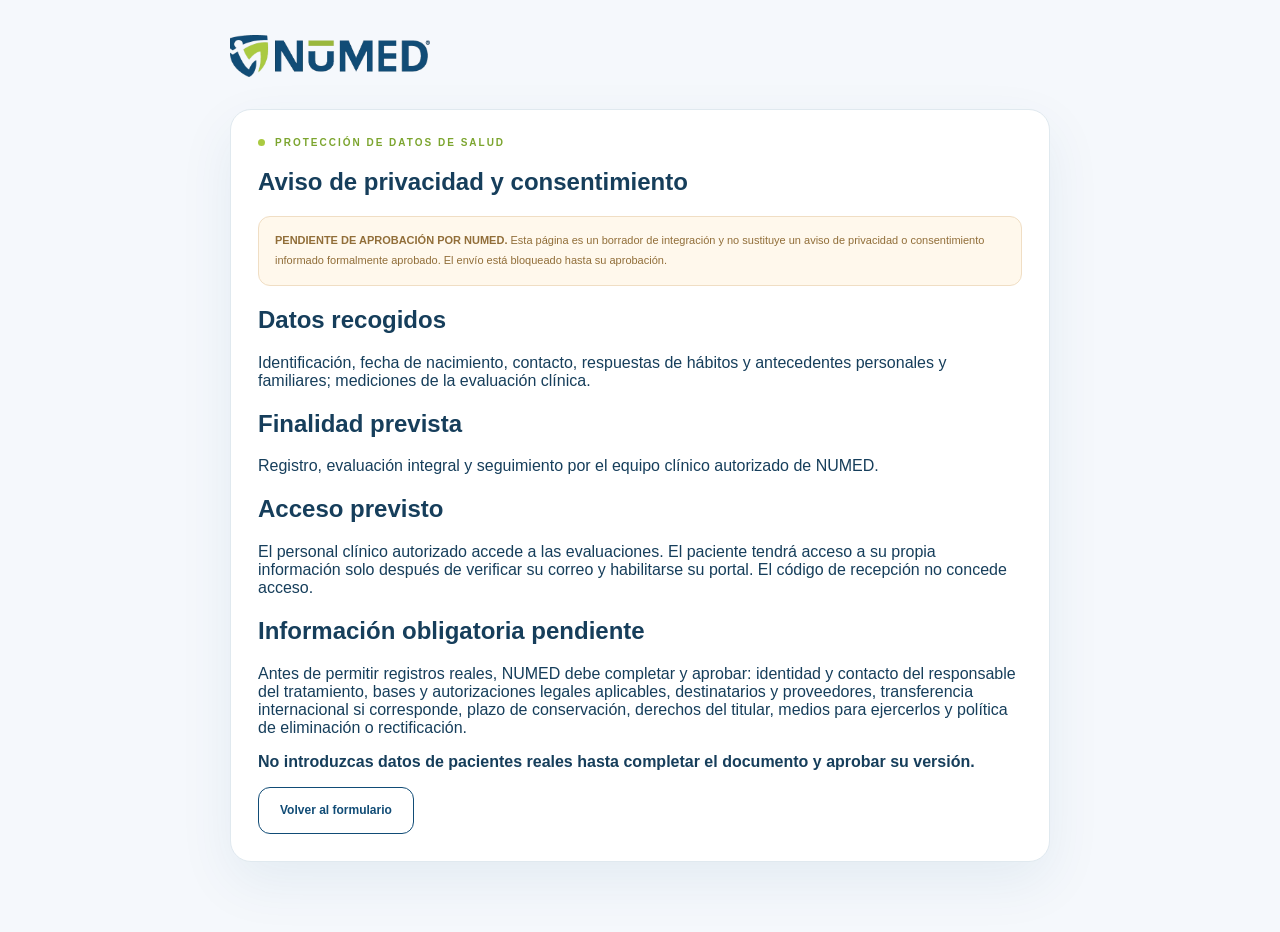
==== privacidad.html @ 7cea71d4 "NUMED Edad Biologica V7" ====
<!doctype html><html lang="es"><head><meta charset="utf-8"><meta name="viewport" content="width=device-width,initial-scale=1"><title>NUMED · Privacidad y consentimiento</title><link href="styles.css" rel="stylesheet"></head><body style="background:#f5f8fc"><main class="shell" style="max-width:820px;padding:35px 0 70px"><img src="assets/logo-numed.png" style="width:200px" alt="NUMED"><article class="card" style="margin-top:28px"><div class="eyebrow">Protección de datos de salud</div><h1>Aviso de privacidad y consentimiento</h1><div class="notice warn"><b>PENDIENTE DE APROBACIÓN POR NUMED.</b> Esta página es un borrador de integración y no sustituye un aviso de privacidad o consentimiento informado formalmente aprobado. El envío está bloqueado hasta su aprobación.</div><h2>Datos recogidos</h2><p>Identificación, fecha de nacimiento, contacto, respuestas de hábitos y antecedentes personales y familiares; mediciones de la evaluación clínica.</p><h2>Finalidad prevista</h2><p>Registro, evaluación integral y seguimiento por el equipo clínico autorizado de NUMED.</p><h2>Acceso previsto</h2><p>El personal clínico autorizado accede a las evaluaciones. El paciente tendrá acceso a su propia información solo después de verificar su correo y habilitarse su portal. El código de recepción no concede acceso.</p><h2>Información obligatoria pendiente</h2><p>Antes de permitir registros reales, NUMED debe completar y aprobar: identidad y contacto del responsable del tratamiento, bases y autorizaciones legales aplicables, destinatarios y proveedores, transferencia internacional si corresponde, plazo de conservación, derechos del titular, medios para ejercerlos y política de eliminación o rectificación.</p><p><strong>No introduzcas datos de pacientes reales hasta completar el documento y aprobar su versión.</strong></p><a href="index.html#/registro" class="btn alt">Volver al formulario</a></article></main></body></html>
---- styles.css ----
:root{--blue:#114C76;--deep:#0A3555;--lime:#AACA41;--leaf:#7CA52F;--ink:#163E5B;--secondary:#668096;--line:#DCE7EF;--paper:#fff;--ice:#F5F8FC;--soft:#EDF5F9;--shadow:0 20px 55px rgba(17,76,118,.075);font-family:Montserrat,Arial,sans-serif;color:var(--ink);background:#fff}*{box-sizing:border-box}html{scroll-behavior:smooth}body{margin:0}a{text-decoration:none;color:inherit}button,input,select,textarea{font:inherit}button{cursor:pointer}button:disabled{opacity:.48;cursor:not-allowed}img{max-width:100%}.shell{width:min(1200px,calc(100% - 50px));margin:auto}.skip{position:absolute;left:-5000px}.skip:focus{left:12px;top:12px;z-index:999;background:white;padding:12px}.site-header{height:88px;background:#fff;border-bottom:1px solid #ECF0F4;position:sticky;top:0;z-index:100}.nav-shell{height:100%;display:flex;align-items:center;justify-content:space-between;gap:26px}.logo-link{display:flex;align-items:center;gap:17px;min-width:0}.logo-link img{width:182px;max-height:64px;object-fit:contain}.logo-caption{font-size:10px;letter-spacing:1.5px;font-weight:900;color:var(--blue);border-left:1px solid #D7E3EC;padding-left:17px;white-space:nowrap}.main-nav{display:flex;gap:28px;align-items:center}.main-nav a{font-weight:700;color:#688196;font-size:12px;white-space:nowrap}.main-nav a.active,.main-nav a:hover{color:var(--blue)}.nav-staff{padding:11px 16px;border:1px solid var(--blue);color:var(--blue);font-weight:800;font-size:11px;border-radius:12px;white-space:nowrap}.nav-staff:hover{background:var(--blue);color:white}.mode-banner{text-align:center;padding:9px 16px;font-size:11px;font-weight:700;background:#FFF5E5;color:#946733;line-height:1.6}.mode-banner.online{background:#EEF7F1;color:#367157}.btn{display:inline-flex;align-items:center;justify-content:center;gap:9px;padding:13px 21px;min-height:47px;background:var(--blue);color:#fff;border:1px solid var(--blue);border-radius:12px;font-size:12px;font-weight:800;line-height:1.35;transition:transform .18s,box-shadow .18s}.btn:hover{transform:translateY(-2px);box-shadow:0 10px 22px rgba(17,76,118,.15)}.btn.alt{background:#fff;color:var(--blue)}.btn.lime{background:var(--lime);color:#254A20;border-color:var(--lime)}.btn.light{background:#EAF3F7;color:var(--blue);border-color:#D9E7EE}.btn.tiny{padding:8px 12px;min-height:35px;font-size:10px}.btn:focus-visible,a:focus-visible,input:focus-visible,button:focus-visible{outline:3px solid var(--lime);outline-offset:2px}.eyebrow{text-transform:uppercase;letter-spacing:2px;font-size:10px;font-weight:900;color:var(--leaf);display:flex;align-items:center;gap:10px}.eyebrow:before{content:'';height:7px;width:7px;background:var(--lime);border-radius:50%}.hero{display:grid;grid-template-columns:1.05fr .95fr;gap:62px;align-items:center;min-height:620px;padding:78px 0 87px}.hero h1{font-weight:900;font-size:clamp(34px,4.1vw,60px);line-height:1.12;letter-spacing:-2.7px;margin:20px 0;color:var(--deep)}.hero h1 em{font-style:normal;color:var(--leaf)}.hero p{font-size:14px;line-height:1.85;color:var(--secondary);max-width:550px}.button-group{display:flex;gap:13px;flex-wrap:wrap;margin-top:29px}.hint{font-size:11px;line-height:1.85;color:#7E95A7}.hero-side{position:relative;min-height:430px;border-radius:35px;border:1px solid #DBE9F0;background:linear-gradient(145deg,#F8FBFD,#ECF6FA 60%,#E5F0F6);display:grid;place-items:center;overflow:hidden}.hero-side:before{content:'';position:absolute;width:350px;height:350px;border:1px dashed #B1CAD9;border-radius:50%;animation:spin 50s linear infinite}.hero-orbit{display:grid;place-items:center;width:232px;height:232px;border-radius:69px;transform:rotate(-6deg);background:#fff;box-shadow:0 30px 80px #114C7621}.hero-orbit img{width:145px;height:160px;object-fit:contain}.float-note{position:absolute;background:#fff;border:1px solid #E0EAF0;box-shadow:0 14px 36px #114C7615;border-radius:16px;padding:17px;font-size:11px;font-weight:700;line-height:1.6;color:var(--secondary)}.float-note b{display:block;color:var(--blue);font-size:16px;margin-top:3px}.float-note.left{left:13px;top:78px}.float-note.right{right:17px;bottom:74px}.section{padding:63px 0 85px}.section.ice{background:var(--ice)}.section h1,.section h2{margin:7px 0 15px;color:var(--deep);line-height:1.2;letter-spacing:-1px}.section h1{font-size:clamp(27px,3.3vw,41px)}.section h2{font-size:clamp(24px,2.8vw,35px)}.intro{font-size:13px;color:var(--secondary);line-height:1.85;max-width:730px}.section-top{margin-bottom:29px}.cards{display:grid;grid-template-columns:repeat(4,1fr);gap:13px;margin-top:30px}.card{background:#fff;border:1px solid #E0E9EF;border-radius:21px;box-shadow:var(--shadow);padding:27px}.mini-card{min-height:180px}.mini-card .number{font-size:11px;font-weight:900;color:var(--leaf);letter-spacing:1px}.mini-card h3{font-size:15px;color:var(--blue);margin:17px 0 9px}.mini-card p{font-size:11px;color:var(--secondary);line-height:1.85;margin:0}.two-col{display:grid;grid-template-columns:minmax(0,1.4fr) minmax(260px,.77fr);gap:23px;align-items:start}.stack{display:grid;gap:18px}.form-grid{display:grid;grid-template-columns:repeat(2,minmax(0,1fr));gap:17px}.field{display:grid;gap:8px}.field.full{grid-column:1/-1}.field label{font-size:11px;font-weight:800;color:#466B84}.field input,.field select,.field textarea,.search{padding:12px 14px;min-height:47px;background:#FBFDFE;border-radius:11px;border:1px solid #D5E4EC;color:var(--deep);width:100%;outline:none;font-size:12px}.field textarea{min-height:80px}.field input:focus,.field select:focus,.field textarea:focus{border-color:#95BBCD;box-shadow:0 0 0 4px #114C760F}.field small{font-size:10px;color:#72899C;line-height:1.65}.agree{display:flex;gap:12px;align-items:flex-start;font-size:11px;line-height:1.8;color:#698298}.agree input{margin-top:4px;accent-color:var(--blue)}.box-soft{background:#F0F7FA;border:1px solid #DCEAF2;border-radius:19px;padding:25px}.box-soft p,.box-soft li{font-size:11px;line-height:1.95;color:#668297}.box-soft h3{font-size:18px;color:var(--blue)}.notice{border:1px solid #DDE9F1;background:#F0F7FB;color:#5C7B91;font-size:11px;line-height:1.8;border-radius:12px;padding:14px 16px}.notice.warn{border-color:#F0DEC4;background:#FFF8EC;color:#916E39}.flow{display:flex;gap:8px;margin-bottom:24px;flex-wrap:wrap}.flow span{padding:8px 11px;border:1px solid #DCE7EE;border-radius:20px;font-size:10px;font-weight:800;color:#7B94A3;background:#fff}.flow .active{background:var(--blue);border-color:var(--blue);color:white}.flow .done{background:#EFF7DE;border-color:#DDEBC9;color:#658D2D}.actions{display:flex;gap:11px;flex-wrap:wrap;align-items:center;margin-top:22px}.quiz-shell{max-width:855px;margin:auto}.progress-bar{height:8px;background:#E9F0F4;border-radius:10px;overflow:hidden;margin:14px 0 11px}.progress-bar div{height:100%;background:linear-gradient(90deg,var(--blue),var(--lime));transition:width .2s}.q-index{font-size:11px;font-weight:800;color:#7E9AAC;letter-spacing:1.2px;text-transform:uppercase}.q-title{font-size:clamp(19px,2.5vw,26px);font-weight:800;color:var(--blue);line-height:1.45;margin:14px 0 23px}.answers{display:grid;grid-template-columns:repeat(2,minmax(0,1fr));gap:12px}.answer{display:flex;gap:13px;align-items:center;padding:16px;border:1px solid #D8E6EF;background:#fff;border-radius:13px;min-height:68px;font-size:12px;color:#55758C;line-height:1.55;cursor:pointer}.answer:hover{border-color:#9DBDD1}.answer:has(input:checked){border-color:var(--lime);background:#F4F9EA;color:var(--blue);font-weight:700}.answer input{accent-color:var(--blue);flex-shrink:0;width:17px;height:17px}.other-box{margin-top:20px}.other-box.hidden{display:none}.question-note{color:#7790A2;font-size:11px;line-height:1.7;margin:0 0 19px}.counter{font-size:12px;font-weight:800;color:#7292A6}.status{display:inline-block;font-size:10px;font-weight:800;padding:7px 11px;border-radius:100px;background:#EAF3F8;color:#4D7898;white-space:nowrap}.status.good{color:#587B27;background:#EEF6DD}.status.wait{background:#FFF4E4;color:#A17232}.stats{display:grid;grid-template-columns:repeat(4,minmax(0,1fr));gap:13px;margin:22px 0}.stat{border:1px solid #E1E9EF;border-radius:17px;background:#fff;padding:21px}.stat strong{display:block;font-size:27px;color:var(--blue);letter-spacing:-.8px}.stat span{font-size:10px;color:#7992A2;font-weight:700}.toolbar{display:flex;justify-content:space-between;align-items:center;gap:15px;flex-wrap:wrap;margin:22px 0}.table-wrap{overflow:auto;border-radius:16px;border:1px solid #DFE9F0;background:white}table{border-collapse:collapse;width:100%;min-width:680px;text-align:left}th{background:#F3F8FA;color:#6F8FA3;font-size:10px;text-transform:uppercase;letter-spacing:.7px;padding:15px}td{padding:15px;color:#55748C;font-size:11px;border-top:1px solid #E8EFF4}td b{color:var(--blue);font-size:12px}.empty{padding:45px 15px;text-align:center;color:#829BAC;font-size:12px;line-height:1.75}.patient-heading{display:flex;justify-content:space-between;gap:20px;flex-wrap:wrap;align-items:center}.metric-row{display:grid;grid-template-columns:repeat(4,minmax(0,1fr));gap:14px}.metric-tile{background:#F6FAFC;border:1px solid #DBE8EF;padding:19px;border-radius:16px}.metric-tile b{display:block;color:var(--blue);font-size:22px}.metric-tile span{font-size:10px;color:#7591A3}.qr-frame{width:min(290px,100%);min-height:290px;display:grid;place-items:center;background:white;border:12px solid white;box-shadow:0 10px 35px rgba(17,76,118,.1);margin:auto;border-radius:18px}.qr-frame img{width:250px;height:250px}.qr-caption{text-align:center;margin:20px 0;color:#708A9D;font-size:11px;line-height:1.8}.photo-stage{max-width:790px;margin:auto;min-height:360px;display:grid;place-items:center;background:#E9F2F7;border-radius:18px;overflow:hidden}.photo-stage video,.photo-stage img{max-width:100%;width:100%;max-height:580px;object-fit:cover}.success{text-align:center;max-width:700px;margin:auto}.success-icon{margin:auto;display:grid;place-items:center;background:#ECF7E2;width:76px;height:76px;border-radius:50%;color:#67992F;font-size:32px;font-weight:900}.code{font-size:clamp(27px,3vw,37px);letter-spacing:2px;color:var(--blue);font-weight:900;display:inline-block;background:#EDF5F9;padding:18px 24px;border-radius:16px;margin:20px}.site-footer{border-top:1px solid #E6EDF3;padding:25px 0}.footer-inner{display:flex;align-items:center;justify-content:space-between;gap:28px;font-size:10px;color:#8399A9}.footer-inner img{width:102px}.toast{opacity:0;visibility:hidden;pointer-events:none;z-index:500;position:fixed;left:50%;bottom:25px;transform:translate(-50%,160px);background:var(--deep);color:white;border-radius:12px;box-shadow:0 12px 32px #0A355548;padding:15px 22px;font-size:12px;font-weight:700;max-width:calc(100vw - 30px);transition:transform .2s}.toast.show{opacity:1;visibility:visible;transform:translate(-50%,0)}.hidden{display:none!important}body:has(.medical-screen) .site-footer{background:#F8FBFC}.banner-tip{border-left:4px solid var(--lime);padding:14px 18px;background:#F6FAF0;border-radius:0 12px 12px 0;font-size:11px;color:#648039;line-height:1.8}label[for]{cursor:pointer}@keyframes spin{to{transform:rotate(360deg)}}@media(max-width:980px){.main-nav{gap:13px}.logo-link img{width:145px}.logo-caption{display:none}.hero{gap:28px}.cards{grid-template-columns:repeat(2,1fr)}.float-note.left{left:8px}.float-note.right{right:8px}}@media(max-width:720px){.shell{width:calc(100% - 32px)}.site-header{height:auto;min-height:76px}.nav-shell{flex-wrap:wrap;padding:11px 0;gap:10px}.logo-link img{width:143px}.main-nav{order:3;width:100%;overflow-x:auto;justify-content:space-between;padding:5px 0 8px;gap:16px}.main-nav a{font-size:10px}.nav-staff{font-size:10px;padding:8px 11px}.hero{grid-template-columns:1fr;min-height:unset;padding:45px 0}.hero h1{font-size:clamp(36px,9vw,48px);letter-spacing:-1.8px}.hero-side{min-height:310px}.hero-side:before{width:240px;height:240px}.hero-orbit{width:170px;height:170px;border-radius:50px}.hero-orbit img{width:120px;height:140px}.float-note{font-size:9px;padding:11px}.float-note b{font-size:12px}.section{padding:43px 0 65px}.cards,.two-col,.answers,.form-grid,.metric-row{grid-template-columns:1fr}.field.full{grid-column:auto}.card{padding:21px}.stats{grid-template-columns:1fr 1fr}.footer-inner{flex-wrap:wrap}.answer{min-height:63px}.q-title{font-size:20px}.site-footer{padding-bottom:24px}}@media print{.site-header,.mode-banner,.site-footer,.actions,.btn,.toolbar,#toast{display:none!important}.section{padding:5px 0}.card,.box-soft{box-shadow:none;break-inside:avoid}body{background:white}.shell{width:100%}.print-only{display:block!important}}.print-only{display:none}

/* V7 · acceso QR primero · solo conexión real */
.mode-banner:empty,.mode-banner[hidden]{display:none!important}.mode-banner.error{display:block!important;background:#fff2ec;color:#9b3b27}
.captcha-area{margin:22px 0 8px;padding:14px 16px;background:#f5f9fc;border:1px solid #dce7ef;border-radius:13px}
.captcha-area .hint{margin:0 0 12px}.captcha-area #captcha-message{margin:8px 0 0;color:#9b3b27}
@media print{.main-nav,.nav-staff,.site-footer,.captcha-area{display:none!important}}
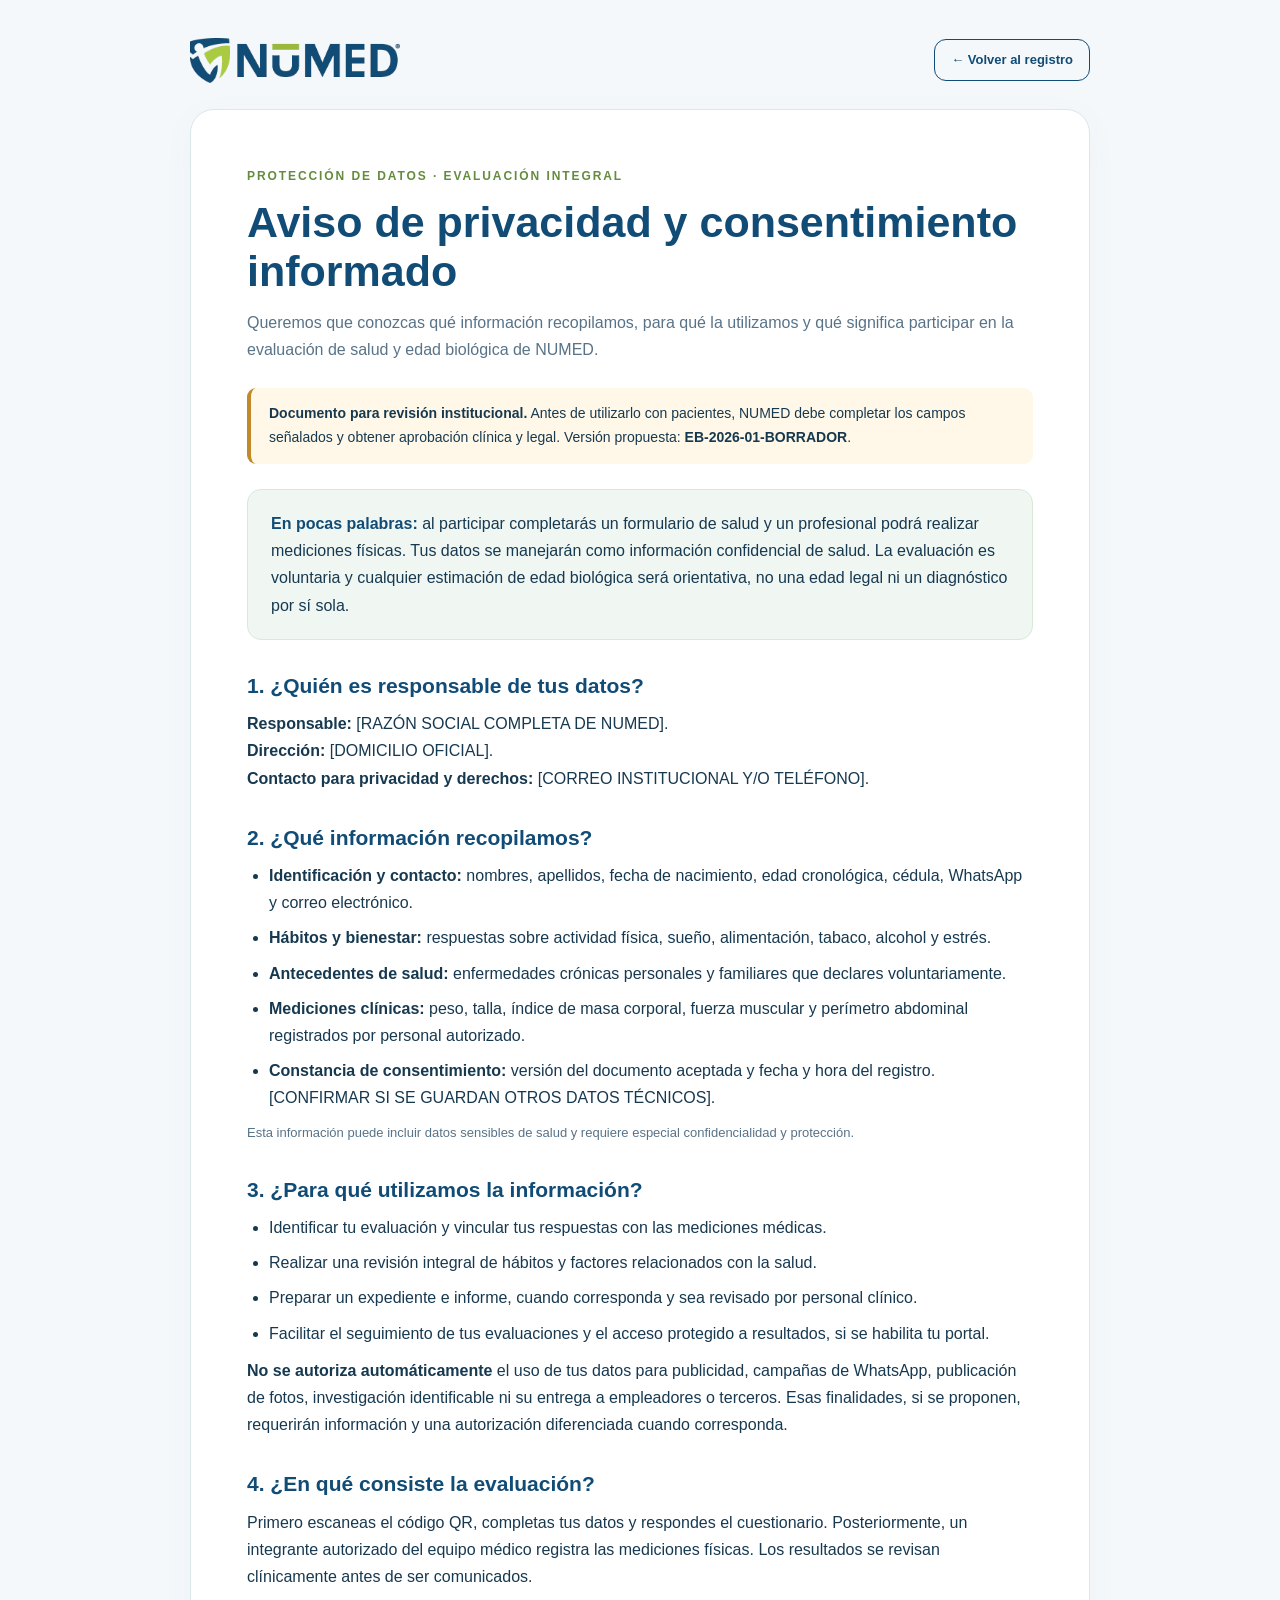
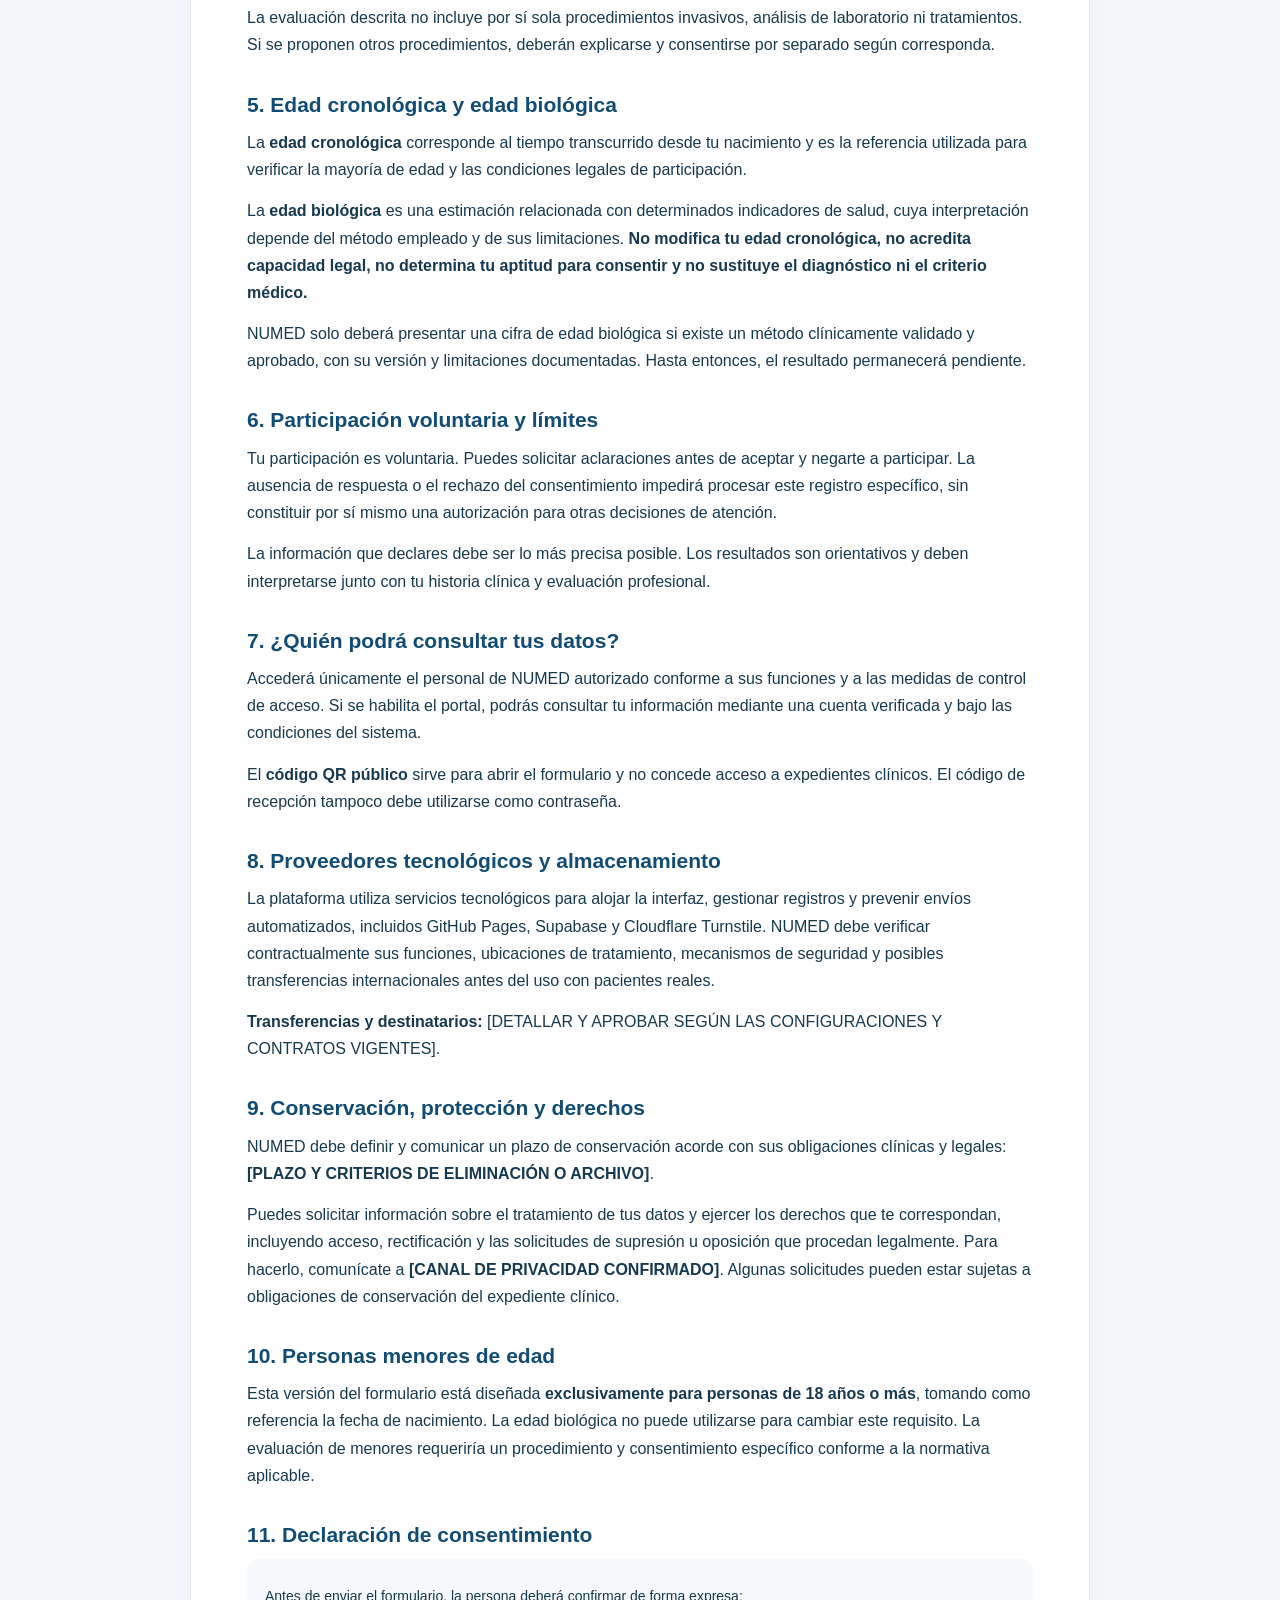
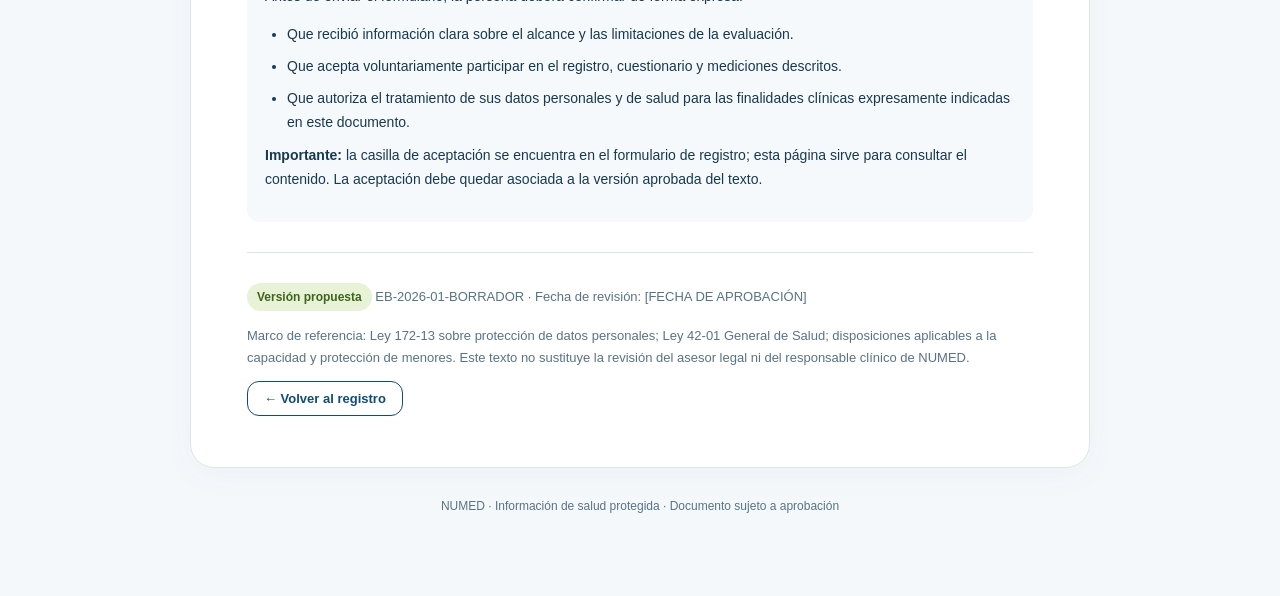
==== commit 66b9a717: "Actualizar consentimiento informado NUMED" ====
--- a/privacidad.html
+++ b/privacidad.html
@@ -1 +1,58 @@
-<!doctype html><html lang="es"><head><meta charset="utf-8"><meta name="viewport" content="width=device-width,initial-scale=1"><title>NUMED · Privacidad y consentimiento</title><link href="styles.css" rel="stylesheet"></head><body style="background:#f5f8fc"><main class="shell" style="max-width:820px;padding:35px 0 70px"><img src="assets/logo-numed.png" style="width:200px" alt="NUMED"><article class="card" style="margin-top:28px"><div class="eyebrow">Protección de datos de salud</div><h1>Aviso de privacidad y consentimiento</h1><div class="notice warn"><b>PENDIENTE DE APROBACIÓN POR NUMED.</b> Esta página es un borrador de integración y no sustituye un aviso de privacidad o consentimiento informado formalmente aprobado. El envío está bloqueado hasta su aprobación.</div><h2>Datos recogidos</h2><p>Identificación, fecha de nacimiento, contacto, respuestas de hábitos y antecedentes personales y familiares; mediciones de la evaluación clínica.</p><h2>Finalidad prevista</h2><p>Registro, evaluación integral y seguimiento por el equipo clínico autorizado de NUMED.</p><h2>Acceso previsto</h2><p>El personal clínico autorizado accede a las evaluaciones. El paciente tendrá acceso a su propia información solo después de verificar su correo y habilitarse su portal. El código de recepción no concede acceso.</p><h2>Información obligatoria pendiente</h2><p>Antes de permitir registros reales, NUMED debe completar y aprobar: identidad y contacto del responsable del tratamiento, bases y autorizaciones legales aplicables, destinatarios y proveedores, transferencia internacional si corresponde, plazo de conservación, derechos del titular, medios para ejercerlos y política de eliminación o rectificación.</p><p><strong>No introduzcas datos de pacientes reales hasta completar el documento y aprobar su versión.</strong></p><a href="index.html#/registro" class="btn alt">Volver al formulario</a></article></main></body></html>+<!doctype html>
+<html lang="es">
+<head>
+<meta charset="utf-8">
+<meta name="viewport" content="width=device-width,initial-scale=1">
+<meta name="theme-color" content="#114C76">
+<title>NUMED · Privacidad y consentimiento informado</title>
+<style>
+:root{--blue:#114C76;--green:#AACA41;--ink:#173950;--muted:#587387;--line:#dce7ed;--bg:#f5f8fb}*{box-sizing:border-box}body{margin:0;background:var(--bg);color:var(--ink);font:16px/1.7 Montserrat,-apple-system,BlinkMacSystemFont,"Segoe UI",Arial,sans-serif}a{color:var(--blue)}.wrap{max-width:940px;margin:auto;padding:20px 20px 80px}.top{display:flex;align-items:center;justify-content:space-between;gap:18px;padding:18px 0 26px}.logo{width:210px;max-width:57%;height:auto;object-fit:contain}.back{font-weight:700;text-decoration:none;border:1px solid var(--blue);padding:9px 16px;border-radius:12px;font-size:13px}.card{background:white;border:1px solid var(--line);border-radius:24px;padding:clamp(25px,5vw,56px);box-shadow:0 8px 34px #114c7609}.eyebrow{font-size:12px;text-transform:uppercase;letter-spacing:.16em;font-weight:800;color:#638c3d}h1{font-size:clamp(28px,5vw,43px);line-height:1.13;color:var(--blue);margin:12px 0 14px}h2{font-size:21px;line-height:1.35;color:var(--blue);margin:32px 0 10px}p{margin:10px 0 14px}.intro{color:var(--muted);font-size:16px}.flag{background:#fff8e8;border-left:4px solid #c08a2a;border-radius:9px;padding:14px 18px;margin:25px 0;font-size:14px}.summary{background:#f0f7f3;border:1px solid #d8e9d8;border-radius:14px;padding:20px 23px;margin:20px 0}.summary strong{color:var(--blue)}ul{padding-left:22px;margin:10px 0}li{margin:8px 0}.subtle{font-size:13px;color:var(--muted)}.tag{font-weight:800;color:var(--blue)}.meta{padding:16px 18px;background:#f6f9fb;border-radius:12px;font-size:14px}.pill{display:inline-block;border-radius:99px;background:#e8f2d6;color:#3d651c;font-size:12px;font-weight:800;padding:4px 10px}.signoff{border-top:1px solid var(--line);margin-top:30px;padding-top:20px}.footer{color:var(--muted);font-size:12px;text-align:center;margin-top:28px}@media(max-width:560px){.wrap{padding:12px 12px 65px}.top{padding:10px 2px 20px}.logo{width:170px}.back{font-size:12px;padding:8px 12px}.card{border-radius:17px;padding:24px 18px}h2{font-size:19px}}@media print{body{background:white}.wrap{padding:0;max-width:none}.card{box-shadow:none;border:none;padding:0}.back,.flag{display:none}h2{break-after:avoid}p,li{orphans:3;widows:3}}
+</style>
+</head>
+<body>
+<main class="wrap">
+<header class="top"><img class="logo" src="assets/logo-numed.png" alt="NUMED"><a class="back" href="index.html#/registro">← Volver al registro</a></header>
+<article class="card">
+<div class="eyebrow">Protección de datos · Evaluación integral</div>
+<h1>Aviso de privacidad y consentimiento informado</h1>
+<p class="intro">Queremos que conozcas qué información recopilamos, para qué la utilizamos y qué significa participar en la evaluación de salud y edad biológica de NUMED.</p>
+<div class="flag"><strong>Documento para revisión institucional.</strong> Antes de utilizarlo con pacientes, NUMED debe completar los campos señalados y obtener aprobación clínica y legal. Versión propuesta: <strong>EB-2026-01-BORRADOR</strong>.</div>
+<div class="summary"><strong>En pocas palabras:</strong> al participar completarás un formulario de salud y un profesional podrá realizar mediciones físicas. Tus datos se manejarán como información confidencial de salud. La evaluación es voluntaria y cualquier estimación de edad biológica será orientativa, no una edad legal ni un diagnóstico por sí sola.</div>
+<h2>1. ¿Quién es responsable de tus datos?</h2>
+<p><strong>Responsable:</strong> [RAZÓN SOCIAL COMPLETA DE NUMED].<br><strong>Dirección:</strong> [DOMICILIO OFICIAL].<br><strong>Contacto para privacidad y derechos:</strong> [CORREO INSTITUCIONAL Y/O TELÉFONO].</p>
+<h2>2. ¿Qué información recopilamos?</h2>
+<ul><li><strong>Identificación y contacto:</strong> nombres, apellidos, fecha de nacimiento, edad cronológica, cédula, WhatsApp y correo electrónico.</li><li><strong>Hábitos y bienestar:</strong> respuestas sobre actividad física, sueño, alimentación, tabaco, alcohol y estrés.</li><li><strong>Antecedentes de salud:</strong> enfermedades crónicas personales y familiares que declares voluntariamente.</li><li><strong>Mediciones clínicas:</strong> peso, talla, índice de masa corporal, fuerza muscular y perímetro abdominal registrados por personal autorizado.</li><li><strong>Constancia de consentimiento:</strong> versión del documento aceptada y fecha y hora del registro. [CONFIRMAR SI SE GUARDAN OTROS DATOS TÉCNICOS].</li></ul>
+<p class="subtle">Esta información puede incluir datos sensibles de salud y requiere especial confidencialidad y protección.</p>
+<h2>3. ¿Para qué utilizamos la información?</h2>
+<ul><li>Identificar tu evaluación y vincular tus respuestas con las mediciones médicas.</li><li>Realizar una revisión integral de hábitos y factores relacionados con la salud.</li><li>Preparar un expediente e informe, cuando corresponda y sea revisado por personal clínico.</li><li>Facilitar el seguimiento de tus evaluaciones y el acceso protegido a resultados, si se habilita tu portal.</li></ul>
+<p><strong>No se autoriza automáticamente</strong> el uso de tus datos para publicidad, campañas de WhatsApp, publicación de fotos, investigación identificable ni su entrega a empleadores o terceros. Esas finalidades, si se proponen, requerirán información y una autorización diferenciada cuando corresponda.</p>
+<h2>4. ¿En qué consiste la evaluación?</h2>
+<p>Primero escaneas el código QR, completas tus datos y respondes el cuestionario. Posteriormente, un integrante autorizado del equipo médico registra las mediciones físicas. Los resultados se revisan clínicamente antes de ser comunicados.</p>
+<p>La evaluación descrita no incluye por sí sola procedimientos invasivos, análisis de laboratorio ni tratamientos. Si se proponen otros procedimientos, deberán explicarse y consentirse por separado según corresponda.</p>
+<h2>5. Edad cronológica y edad biológica</h2>
+<p>La <strong>edad cronológica</strong> corresponde al tiempo transcurrido desde tu nacimiento y es la referencia utilizada para verificar la mayoría de edad y las condiciones legales de participación.</p>
+<p>La <strong>edad biológica</strong> es una estimación relacionada con determinados indicadores de salud, cuya interpretación depende del método empleado y de sus limitaciones. <strong>No modifica tu edad cronológica, no acredita capacidad legal, no determina tu aptitud para consentir y no sustituye el diagnóstico ni el criterio médico.</strong></p>
+<p>NUMED solo deberá presentar una cifra de edad biológica si existe un método clínicamente validado y aprobado, con su versión y limitaciones documentadas. Hasta entonces, el resultado permanecerá pendiente.</p>
+<h2>6. Participación voluntaria y límites</h2>
+<p>Tu participación es voluntaria. Puedes solicitar aclaraciones antes de aceptar y negarte a participar. La ausencia de respuesta o el rechazo del consentimiento impedirá procesar este registro específico, sin constituir por sí mismo una autorización para otras decisiones de atención.</p>
+<p>La información que declares debe ser lo más precisa posible. Los resultados son orientativos y deben interpretarse junto con tu historia clínica y evaluación profesional.</p>
+<h2>7. ¿Quién podrá consultar tus datos?</h2>
+<p>Accederá únicamente el personal de NUMED autorizado conforme a sus funciones y a las medidas de control de acceso. Si se habilita el portal, podrás consultar tu información mediante una cuenta verificada y bajo las condiciones del sistema.</p>
+<p>El <strong>código QR público</strong> sirve para abrir el formulario y no concede acceso a expedientes clínicos. El código de recepción tampoco debe utilizarse como contraseña.</p>
+<h2>8. Proveedores tecnológicos y almacenamiento</h2>
+<p>La plataforma utiliza servicios tecnológicos para alojar la interfaz, gestionar registros y prevenir envíos automatizados, incluidos GitHub Pages, Supabase y Cloudflare Turnstile. NUMED debe verificar contractualmente sus funciones, ubicaciones de tratamiento, mecanismos de seguridad y posibles transferencias internacionales antes del uso con pacientes reales.</p>
+<p><strong>Transferencias y destinatarios:</strong> [DETALLAR Y APROBAR SEGÚN LAS CONFIGURACIONES Y CONTRATOS VIGENTES].</p>
+<h2>9. Conservación, protección y derechos</h2>
+<p>NUMED debe definir y comunicar un plazo de conservación acorde con sus obligaciones clínicas y legales: <strong>[PLAZO Y CRITERIOS DE ELIMINACIÓN O ARCHIVO]</strong>.</p>
+<p>Puedes solicitar información sobre el tratamiento de tus datos y ejercer los derechos que te correspondan, incluyendo acceso, rectificación y las solicitudes de supresión u oposición que procedan legalmente. Para hacerlo, comunícate a <strong>[CANAL DE PRIVACIDAD CONFIRMADO]</strong>. Algunas solicitudes pueden estar sujetas a obligaciones de conservación del expediente clínico.</p>
+<h2>10. Personas menores de edad</h2>
+<p>Esta versión del formulario está diseñada <strong>exclusivamente para personas de 18 años o más</strong>, tomando como referencia la fecha de nacimiento. La edad biológica no puede utilizarse para cambiar este requisito. La evaluación de menores requeriría un procedimiento y consentimiento específico conforme a la normativa aplicable.</p>
+<h2>11. Declaración de consentimiento</h2>
+<div class="meta"><p>Antes de enviar el formulario, la persona deberá confirmar de forma expresa:</p><ul><li>Que recibió información clara sobre el alcance y las limitaciones de la evaluación.</li><li>Que acepta voluntariamente participar en el registro, cuestionario y mediciones descritos.</li><li>Que autoriza el tratamiento de sus datos personales y de salud para las finalidades clínicas expresamente indicadas en este documento.</li></ul><p><strong>Importante:</strong> la casilla de aceptación se encuentra en el formulario de registro; esta página sirve para consultar el contenido. La aceptación debe quedar asociada a la versión aprobada del texto.</p></div>
+<div class="signoff"><p class="subtle"><span class="pill">Versión propuesta</span> EB-2026-01-BORRADOR · Fecha de revisión: [FECHA DE APROBACIÓN]</p><p class="subtle">Marco de referencia: Ley 172-13 sobre protección de datos personales; Ley 42-01 General de Salud; disposiciones aplicables a la capacidad y protección de menores. Este texto no sustituye la revisión del asesor legal ni del responsable clínico de NUMED.</p></div>
+<a class="back" href="index.html#/registro">← Volver al registro</a>
+</article>
+<footer class="footer">NUMED · Información de salud protegida · Documento sujeto a aprobación</footer>
+</main>
+</body>
+</html>
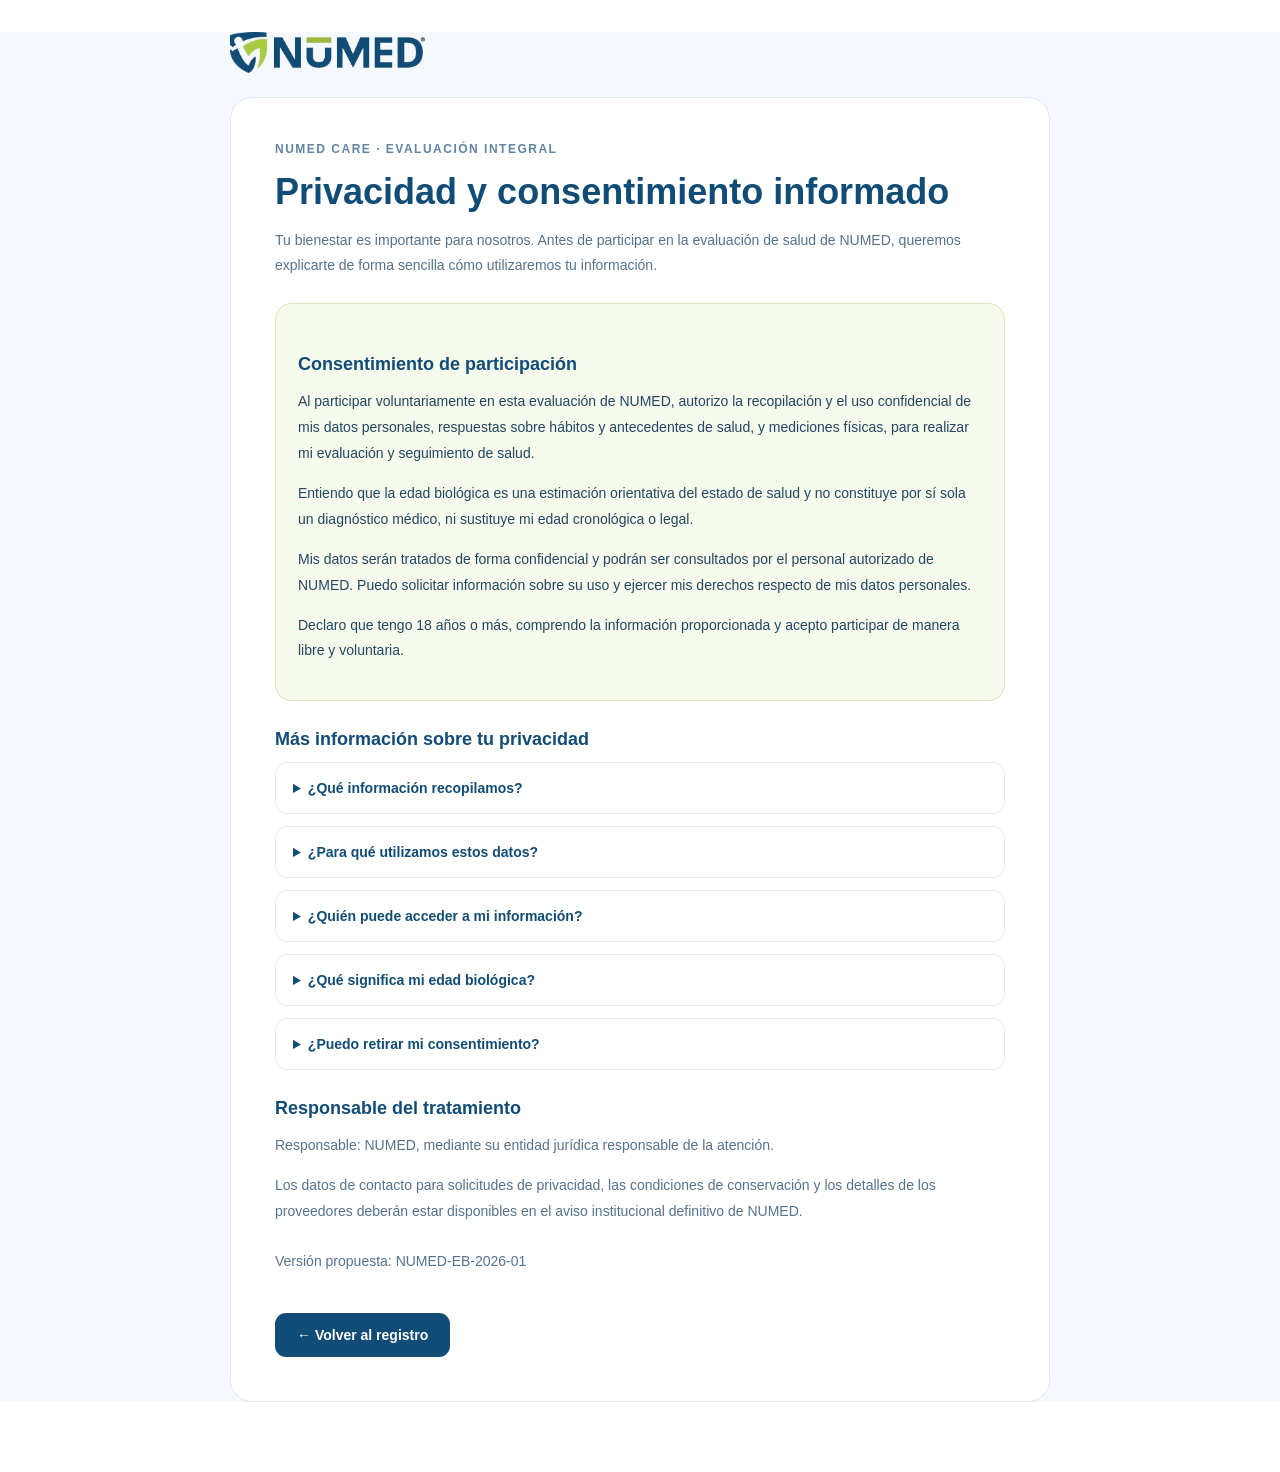
==== commit 66d92941: "Actualizar consentimiento NUMED para ferias" ====
--- a/privacidad.html
+++ b/privacidad.html
@@ -1,58 +1,267 @@
-<!doctype html>
+
+<!DOCTYPE html>
 <html lang="es">
 <head>
-<meta charset="utf-8">
-<meta name="viewport" content="width=device-width,initial-scale=1">
-<meta name="theme-color" content="#114C76">
-<title>NUMED · Privacidad y consentimiento informado</title>
-<style>
-:root{--blue:#114C76;--green:#AACA41;--ink:#173950;--muted:#587387;--line:#dce7ed;--bg:#f5f8fb}*{box-sizing:border-box}body{margin:0;background:var(--bg);color:var(--ink);font:16px/1.7 Montserrat,-apple-system,BlinkMacSystemFont,"Segoe UI",Arial,sans-serif}a{color:var(--blue)}.wrap{max-width:940px;margin:auto;padding:20px 20px 80px}.top{display:flex;align-items:center;justify-content:space-between;gap:18px;padding:18px 0 26px}.logo{width:210px;max-width:57%;height:auto;object-fit:contain}.back{font-weight:700;text-decoration:none;border:1px solid var(--blue);padding:9px 16px;border-radius:12px;font-size:13px}.card{background:white;border:1px solid var(--line);border-radius:24px;padding:clamp(25px,5vw,56px);box-shadow:0 8px 34px #114c7609}.eyebrow{font-size:12px;text-transform:uppercase;letter-spacing:.16em;font-weight:800;color:#638c3d}h1{font-size:clamp(28px,5vw,43px);line-height:1.13;color:var(--blue);margin:12px 0 14px}h2{font-size:21px;line-height:1.35;color:var(--blue);margin:32px 0 10px}p{margin:10px 0 14px}.intro{color:var(--muted);font-size:16px}.flag{background:#fff8e8;border-left:4px solid #c08a2a;border-radius:9px;padding:14px 18px;margin:25px 0;font-size:14px}.summary{background:#f0f7f3;border:1px solid #d8e9d8;border-radius:14px;padding:20px 23px;margin:20px 0}.summary strong{color:var(--blue)}ul{padding-left:22px;margin:10px 0}li{margin:8px 0}.subtle{font-size:13px;color:var(--muted)}.tag{font-weight:800;color:var(--blue)}.meta{padding:16px 18px;background:#f6f9fb;border-radius:12px;font-size:14px}.pill{display:inline-block;border-radius:99px;background:#e8f2d6;color:#3d651c;font-size:12px;font-weight:800;padding:4px 10px}.signoff{border-top:1px solid var(--line);margin-top:30px;padding-top:20px}.footer{color:var(--muted);font-size:12px;text-align:center;margin-top:28px}@media(max-width:560px){.wrap{padding:12px 12px 65px}.top{padding:10px 2px 20px}.logo{width:170px}.back{font-size:12px;padding:8px 12px}.card{border-radius:17px;padding:24px 18px}h2{font-size:19px}}@media print{body{background:white}.wrap{padding:0;max-width:none}.card{box-shadow:none;border:none;padding:0}.back,.flag{display:none}h2{break-after:avoid}p,li{orphans:3;widows:3}}
-</style>
+  <meta charset="UTF-8">
+  <meta name="viewport" content="width=device-width, initial-scale=1">
+  <meta name="theme-color" content="#114C76">
+  <title>NUMED | Privacidad y consentimiento</title>
+  <link rel="stylesheet" href="styles.css">
+  <style>
+    :root {
+      --numed-blue: #114C76;
+      --numed-green: #AACA41;
+    }
+    body {
+      margin: 0;
+      background: #F5F8FC;
+      color: #173C59;
+      font-family: 'Montserrat', Arial, sans-serif;
+    }
+    .privacy-wrap {
+      width: min(820px, 92%);
+      margin: 32px auto 70px;
+    }
+    .privacy-logo {
+      width: 195px;
+      max-width: 70%;
+      display: block;
+      margin-bottom: 24px;
+    }
+    .privacy-card {
+      background: white;
+      border: 1px solid #E1EAF1;
+      border-radius: 22px;
+      padding: clamp(24px, 5vw, 44px);
+    }
+    .privacy-label {
+      color: #6384A0;
+      font-size: 12px;
+      font-weight: 700;
+      letter-spacing: 1.5px;
+      text-transform: uppercase;
+    }
+    .privacy-card h1 {
+      color: var(--numed-blue);
+      font-size: clamp(25px, 5vw, 36px);
+      line-height: 1.2;
+      margin: 14px 0;
+    }
+    .privacy-card h2 {
+      color: var(--numed-blue);
+      font-size: 18px;
+      margin: 28px 0 10px;
+    }
+    .privacy-card p,
+    .privacy-card li {
+      font-size: 14px;
+      line-height: 1.85;
+      color: #55728B;
+    }
+    .privacy-intro {
+      margin-bottom: 24px;
+    }
+    .consent-box {
+      background: #F5FAED;
+      border: 1px solid #D8E7B5;
+      border-radius: 16px;
+      padding: 22px;
+    }
+    .consent-box p {
+      color: #244660;
+    }
+    details {
+      border: 1px solid #E1EAF1;
+      border-radius: 12px;
+      padding: 17px;
+      margin-top: 12px;
+    }
+    summary {
+      cursor: pointer;
+      color: var(--numed-blue);
+      font-size: 14px;
+      font-weight: 700;
+    }
+    .version {
+      margin-top: 24px;
+      font-size: 12px;
+      color: #7891A5;
+    }
+    .privacy-back {
+      display: inline-block;
+      background: var(--numed-blue);
+      color: white !important;
+      text-decoration: none;
+      border-radius: 11px;
+      padding: 14px 22px;
+      margin-top: 24px;
+      font-weight: 700;
+      font-size: 14px;
+    }
+  </style>
 </head>
 <body>
-<main class="wrap">
-<header class="top"><img class="logo" src="assets/logo-numed.png" alt="NUMED"><a class="back" href="index.html#/registro">← Volver al registro</a></header>
-<article class="card">
-<div class="eyebrow">Protección de datos · Evaluación integral</div>
-<h1>Aviso de privacidad y consentimiento informado</h1>
-<p class="intro">Queremos que conozcas qué información recopilamos, para qué la utilizamos y qué significa participar en la evaluación de salud y edad biológica de NUMED.</p>
-<div class="flag"><strong>Documento para revisión institucional.</strong> Antes de utilizarlo con pacientes, NUMED debe completar los campos señalados y obtener aprobación clínica y legal. Versión propuesta: <strong>EB-2026-01-BORRADOR</strong>.</div>
-<div class="summary"><strong>En pocas palabras:</strong> al participar completarás un formulario de salud y un profesional podrá realizar mediciones físicas. Tus datos se manejarán como información confidencial de salud. La evaluación es voluntaria y cualquier estimación de edad biológica será orientativa, no una edad legal ni un diagnóstico por sí sola.</div>
-<h2>1. ¿Quién es responsable de tus datos?</h2>
-<p><strong>Responsable:</strong> [RAZÓN SOCIAL COMPLETA DE NUMED].<br><strong>Dirección:</strong> [DOMICILIO OFICIAL].<br><strong>Contacto para privacidad y derechos:</strong> [CORREO INSTITUCIONAL Y/O TELÉFONO].</p>
-<h2>2. ¿Qué información recopilamos?</h2>
-<ul><li><strong>Identificación y contacto:</strong> nombres, apellidos, fecha de nacimiento, edad cronológica, cédula, WhatsApp y correo electrónico.</li><li><strong>Hábitos y bienestar:</strong> respuestas sobre actividad física, sueño, alimentación, tabaco, alcohol y estrés.</li><li><strong>Antecedentes de salud:</strong> enfermedades crónicas personales y familiares que declares voluntariamente.</li><li><strong>Mediciones clínicas:</strong> peso, talla, índice de masa corporal, fuerza muscular y perímetro abdominal registrados por personal autorizado.</li><li><strong>Constancia de consentimiento:</strong> versión del documento aceptada y fecha y hora del registro. [CONFIRMAR SI SE GUARDAN OTROS DATOS TÉCNICOS].</li></ul>
-<p class="subtle">Esta información puede incluir datos sensibles de salud y requiere especial confidencialidad y protección.</p>
-<h2>3. ¿Para qué utilizamos la información?</h2>
-<ul><li>Identificar tu evaluación y vincular tus respuestas con las mediciones médicas.</li><li>Realizar una revisión integral de hábitos y factores relacionados con la salud.</li><li>Preparar un expediente e informe, cuando corresponda y sea revisado por personal clínico.</li><li>Facilitar el seguimiento de tus evaluaciones y el acceso protegido a resultados, si se habilita tu portal.</li></ul>
-<p><strong>No se autoriza automáticamente</strong> el uso de tus datos para publicidad, campañas de WhatsApp, publicación de fotos, investigación identificable ni su entrega a empleadores o terceros. Esas finalidades, si se proponen, requerirán información y una autorización diferenciada cuando corresponda.</p>
-<h2>4. ¿En qué consiste la evaluación?</h2>
-<p>Primero escaneas el código QR, completas tus datos y respondes el cuestionario. Posteriormente, un integrante autorizado del equipo médico registra las mediciones físicas. Los resultados se revisan clínicamente antes de ser comunicados.</p>
-<p>La evaluación descrita no incluye por sí sola procedimientos invasivos, análisis de laboratorio ni tratamientos. Si se proponen otros procedimientos, deberán explicarse y consentirse por separado según corresponda.</p>
-<h2>5. Edad cronológica y edad biológica</h2>
-<p>La <strong>edad cronológica</strong> corresponde al tiempo transcurrido desde tu nacimiento y es la referencia utilizada para verificar la mayoría de edad y las condiciones legales de participación.</p>
-<p>La <strong>edad biológica</strong> es una estimación relacionada con determinados indicadores de salud, cuya interpretación depende del método empleado y de sus limitaciones. <strong>No modifica tu edad cronológica, no acredita capacidad legal, no determina tu aptitud para consentir y no sustituye el diagnóstico ni el criterio médico.</strong></p>
-<p>NUMED solo deberá presentar una cifra de edad biológica si existe un método clínicamente validado y aprobado, con su versión y limitaciones documentadas. Hasta entonces, el resultado permanecerá pendiente.</p>
-<h2>6. Participación voluntaria y límites</h2>
-<p>Tu participación es voluntaria. Puedes solicitar aclaraciones antes de aceptar y negarte a participar. La ausencia de respuesta o el rechazo del consentimiento impedirá procesar este registro específico, sin constituir por sí mismo una autorización para otras decisiones de atención.</p>
-<p>La información que declares debe ser lo más precisa posible. Los resultados son orientativos y deben interpretarse junto con tu historia clínica y evaluación profesional.</p>
-<h2>7. ¿Quién podrá consultar tus datos?</h2>
-<p>Accederá únicamente el personal de NUMED autorizado conforme a sus funciones y a las medidas de control de acceso. Si se habilita el portal, podrás consultar tu información mediante una cuenta verificada y bajo las condiciones del sistema.</p>
-<p>El <strong>código QR público</strong> sirve para abrir el formulario y no concede acceso a expedientes clínicos. El código de recepción tampoco debe utilizarse como contraseña.</p>
-<h2>8. Proveedores tecnológicos y almacenamiento</h2>
-<p>La plataforma utiliza servicios tecnológicos para alojar la interfaz, gestionar registros y prevenir envíos automatizados, incluidos GitHub Pages, Supabase y Cloudflare Turnstile. NUMED debe verificar contractualmente sus funciones, ubicaciones de tratamiento, mecanismos de seguridad y posibles transferencias internacionales antes del uso con pacientes reales.</p>
-<p><strong>Transferencias y destinatarios:</strong> [DETALLAR Y APROBAR SEGÚN LAS CONFIGURACIONES Y CONTRATOS VIGENTES].</p>
-<h2>9. Conservación, protección y derechos</h2>
-<p>NUMED debe definir y comunicar un plazo de conservación acorde con sus obligaciones clínicas y legales: <strong>[PLAZO Y CRITERIOS DE ELIMINACIÓN O ARCHIVO]</strong>.</p>
-<p>Puedes solicitar información sobre el tratamiento de tus datos y ejercer los derechos que te correspondan, incluyendo acceso, rectificación y las solicitudes de supresión u oposición que procedan legalmente. Para hacerlo, comunícate a <strong>[CANAL DE PRIVACIDAD CONFIRMADO]</strong>. Algunas solicitudes pueden estar sujetas a obligaciones de conservación del expediente clínico.</p>
-<h2>10. Personas menores de edad</h2>
-<p>Esta versión del formulario está diseñada <strong>exclusivamente para personas de 18 años o más</strong>, tomando como referencia la fecha de nacimiento. La edad biológica no puede utilizarse para cambiar este requisito. La evaluación de menores requeriría un procedimiento y consentimiento específico conforme a la normativa aplicable.</p>
-<h2>11. Declaración de consentimiento</h2>
-<div class="meta"><p>Antes de enviar el formulario, la persona deberá confirmar de forma expresa:</p><ul><li>Que recibió información clara sobre el alcance y las limitaciones de la evaluación.</li><li>Que acepta voluntariamente participar en el registro, cuestionario y mediciones descritos.</li><li>Que autoriza el tratamiento de sus datos personales y de salud para las finalidades clínicas expresamente indicadas en este documento.</li></ul><p><strong>Importante:</strong> la casilla de aceptación se encuentra en el formulario de registro; esta página sirve para consultar el contenido. La aceptación debe quedar asociada a la versión aprobada del texto.</p></div>
-<div class="signoff"><p class="subtle"><span class="pill">Versión propuesta</span> EB-2026-01-BORRADOR · Fecha de revisión: [FECHA DE APROBACIÓN]</p><p class="subtle">Marco de referencia: Ley 172-13 sobre protección de datos personales; Ley 42-01 General de Salud; disposiciones aplicables a la capacidad y protección de menores. Este texto no sustituye la revisión del asesor legal ni del responsable clínico de NUMED.</p></div>
-<a class="back" href="index.html#/registro">← Volver al registro</a>
-</article>
-<footer class="footer">NUMED · Información de salud protegida · Documento sujeto a aprobación</footer>
+
+<main class="privacy-wrap">
+
+  <img
+    class="privacy-logo"
+    src="assets/logo-numed.png"
+    alt="Logo NUMED"
+  >
+
+  <article class="privacy-card">
+
+    <div class="privacy-label">
+      NUMED CARE · Evaluación integral
+    </div>
+
+    <h1>Privacidad y consentimiento informado</h1>
+
+    <p class="privacy-intro">
+      Tu bienestar es importante para nosotros.
+      Antes de participar en la evaluación de salud
+      de NUMED, queremos explicarte de forma sencilla
+      cómo utilizaremos tu información.
+    </p>
+
+    <div class="consent-box">
+      <h2>Consentimiento de participación</h2>
+
+      <p>
+        Al participar voluntariamente en esta evaluación
+        de NUMED, autorizo la recopilación y el uso
+        confidencial de mis datos personales, respuestas
+        sobre hábitos y antecedentes de salud, y
+        mediciones físicas, para realizar mi evaluación
+        y seguimiento de salud.
+      </p>
+
+      <p>
+        Entiendo que la edad biológica es una estimación
+        orientativa del estado de salud y no constituye
+        por sí sola un diagnóstico médico, ni sustituye
+        mi edad cronológica o legal.
+      </p>
+
+      <p>
+        Mis datos serán tratados de forma confidencial
+        y podrán ser consultados por el personal
+        autorizado de NUMED. Puedo solicitar información
+        sobre su uso y ejercer mis derechos respecto
+        de mis datos personales.
+      </p>
+
+      <p>
+        Declaro que tengo 18 años o más, comprendo
+        la información proporcionada y acepto
+        participar de manera libre y voluntaria.
+      </p>
+    </div>
+
+    <h2>Más información sobre tu privacidad</h2>
+
+    <details>
+      <summary>¿Qué información recopilamos?</summary>
+      <p>
+        Nombre, apellidos, fecha de nacimiento,
+        cédula, teléfono, correo electrónico,
+        respuestas del cuestionario de salud,
+        antecedentes personales y familiares,
+        peso, talla, fuerza muscular y
+        perímetro abdominal.
+      </p>
+    </details>
+
+    <details>
+      <summary>¿Para qué utilizamos estos datos?</summary>
+      <p>
+        Para organizar la participación, realizar
+        la evaluación integral, elaborar informes,
+        facilitar su revisión por profesionales
+        autorizados y dar seguimiento clínico
+        cuando corresponda.
+      </p>
+      <p>
+        Los datos identificables no se utilizarán
+        para publicidad ni se compartirán con
+        empresas o aseguradoras para otros fines
+        sin una base legal o autorización aplicable.
+      </p>
+    </details>
+
+    <details>
+      <summary>¿Quién puede acceder a mi información?</summary>
+      <p>
+        El personal de NUMED autorizado para
+        gestionar la evaluación. Los proveedores
+        tecnológicos necesarios para operar el
+        sistema podrán tratar información bajo
+        las condiciones de protección aplicables.
+      </p>
+      <p>
+        Los resultados individuales no se mostrarán
+        públicamente mediante el código QR.
+      </p>
+    </details>
+
+    <details>
+      <summary>¿Qué significa mi edad biológica?</summary>
+      <p>
+        Es una estimación que puede utilizar
+        indicadores físicos y de salud para
+        ofrecer información orientativa.
+        Su interpretación depende del método
+        utilizado y de la evaluación profesional.
+      </p>
+      <p>
+        No modifica la edad cronológica,
+        la mayoría de edad ni la capacidad
+        jurídica de una persona.
+      </p>
+    </details>
+
+    <details>
+      <summary>¿Puedo retirar mi consentimiento?</summary>
+      <p>
+        Puedes solicitar información, acceso,
+        rectificación o supresión de tus datos
+        y retirar tu consentimiento cuando proceda,
+        conforme a las obligaciones legales
+        de conservación de información clínica.
+      </p>
+      <p>
+        La solicitud debe dirigirse a los
+        canales oficiales de NUMED.
+      </p>
+    </details>
+
+    <h2>Responsable del tratamiento</h2>
+
+    <p>
+      Responsable: NUMED, mediante su entidad
+      jurídica responsable de la atención.
+    </p>
+
+    <p>
+      Los datos de contacto para solicitudes
+      de privacidad, las condiciones de conservación
+      y los detalles de los proveedores deberán
+      estar disponibles en el aviso institucional
+      definitivo de NUMED.
+    </p>
+
+    <p class="version">
+      Versión propuesta: NUMED-EB-2026-01
+    </p>
+
+    <a class="privacy-back" href="index.html#/registro">
+      ← Volver al registro
+    </a>
+
+  </article>
+
 </main>
+
 </body>
 </html>
--- a/styles.css
+++ b/styles.css
@@ -0,0 +1,7 @@
+:root{--blue:#114C76;--deep:#0A3555;--lime:#AACA41;--leaf:#7CA52F;--ink:#163E5B;--secondary:#668096;--line:#DCE7EF;--paper:#fff;--ice:#F5F8FC;--soft:#EDF5F9;--shadow:0 20px 55px rgba(17,76,118,.075);font-family:Montserrat,Arial,sans-serif;color:var(--ink);background:#fff}*{box-sizing:border-box}html{scroll-behavior:smooth}body{margin:0}a{text-decoration:none;color:inherit}button,input,select,textarea{font:inherit}button{cursor:pointer}button:disabled{opacity:.48;cursor:not-allowed}img{max-width:100%}.shell{width:min(1200px,calc(100% - 50px));margin:auto}.skip{position:absolute;left:-5000px}.skip:focus{left:12px;top:12px;z-index:999;background:white;padding:12px}.site-header{height:88px;background:#fff;border-bottom:1px solid #ECF0F4;position:sticky;top:0;z-index:100}.nav-shell{height:100%;display:flex;align-items:center;justify-content:space-between;gap:26px}.logo-link{display:flex;align-items:center;gap:17px;min-width:0}.logo-link img{width:182px;max-height:64px;object-fit:contain}.logo-caption{font-size:10px;letter-spacing:1.5px;font-weight:900;color:var(--blue);border-left:1px solid #D7E3EC;padding-left:17px;white-space:nowrap}.main-nav{display:flex;gap:28px;align-items:center}.main-nav a{font-weight:700;color:#688196;font-size:12px;white-space:nowrap}.main-nav a.active,.main-nav a:hover{color:var(--blue)}.nav-staff{padding:11px 16px;border:1px solid var(--blue);color:var(--blue);font-weight:800;font-size:11px;border-radius:12px;white-space:nowrap}.nav-staff:hover{background:var(--blue);color:white}.mode-banner{text-align:center;padding:9px 16px;font-size:11px;font-weight:700;background:#FFF5E5;color:#946733;line-height:1.6}.mode-banner.online{background:#EEF7F1;color:#367157}.btn{display:inline-flex;align-items:center;justify-content:center;gap:9px;padding:13px 21px;min-height:47px;background:var(--blue);color:#fff;border:1px solid var(--blue);border-radius:12px;font-size:12px;font-weight:800;line-height:1.35;transition:transform .18s,box-shadow .18s}.btn:hover{transform:translateY(-2px);box-shadow:0 10px 22px rgba(17,76,118,.15)}.btn.alt{background:#fff;color:var(--blue)}.btn.lime{background:var(--lime);color:#254A20;border-color:var(--lime)}.btn.light{background:#EAF3F7;color:var(--blue);border-color:#D9E7EE}.btn.tiny{padding:8px 12px;min-height:35px;font-size:10px}.btn:focus-visible,a:focus-visible,input:focus-visible,button:focus-visible{outline:3px solid var(--lime);outline-offset:2px}.eyebrow{text-transform:uppercase;letter-spacing:2px;font-size:10px;font-weight:900;color:var(--leaf);display:flex;align-items:center;gap:10px}.eyebrow:before{content:'';height:7px;width:7px;background:var(--lime);border-radius:50%}.hero{display:grid;grid-template-columns:1.05fr .95fr;gap:62px;align-items:center;min-height:620px;padding:78px 0 87px}.hero h1{font-weight:900;font-size:clamp(34px,4.1vw,60px);line-height:1.12;letter-spacing:-2.7px;margin:20px 0;color:var(--deep)}.hero h1 em{font-style:normal;color:var(--leaf)}.hero p{font-size:14px;line-height:1.85;color:var(--secondary);max-width:550px}.button-group{display:flex;gap:13px;flex-wrap:wrap;margin-top:29px}.hint{font-size:11px;line-height:1.85;color:#7E95A7}.hero-side{position:relative;min-height:430px;border-radius:35px;border:1px solid #DBE9F0;background:linear-gradient(145deg,#F8FBFD,#ECF6FA 60%,#E5F0F6);display:grid;place-items:center;overflow:hidden}.hero-side:before{content:'';position:absolute;width:350px;height:350px;border:1px dashed #B1CAD9;border-radius:50%;animation:spin 50s linear infinite}.hero-orbit{display:grid;place-items:center;width:232px;height:232px;border-radius:69px;transform:rotate(-6deg);background:#fff;box-shadow:0 30px 80px #114C7621}.hero-orbit img{width:145px;height:160px;object-fit:contain}.float-note{position:absolute;background:#fff;border:1px solid #E0EAF0;box-shadow:0 14px 36px #114C7615;border-radius:16px;padding:17px;font-size:11px;font-weight:700;line-height:1.6;color:var(--secondary)}.float-note b{display:block;color:var(--blue);font-size:16px;margin-top:3px}.float-note.left{left:13px;top:78px}.float-note.right{right:17px;bottom:74px}.section{padding:63px 0 85px}.section.ice{background:var(--ice)}.section h1,.section h2{margin:7px 0 15px;color:var(--deep);line-height:1.2;letter-spacing:-1px}.section h1{font-size:clamp(27px,3.3vw,41px)}.section h2{font-size:clamp(24px,2.8vw,35px)}.intro{font-size:13px;color:var(--secondary);line-height:1.85;max-width:730px}.section-top{margin-bottom:29px}.cards{display:grid;grid-template-columns:repeat(4,1fr);gap:13px;margin-top:30px}.card{background:#fff;border:1px solid #E0E9EF;border-radius:21px;box-shadow:var(--shadow);padding:27px}.mini-card{min-height:180px}.mini-card .number{font-size:11px;font-weight:900;color:var(--leaf);letter-spacing:1px}.mini-card h3{font-size:15px;color:var(--blue);margin:17px 0 9px}.mini-card p{font-size:11px;color:var(--secondary);line-height:1.85;margin:0}.two-col{display:grid;grid-template-columns:minmax(0,1.4fr) minmax(260px,.77fr);gap:23px;align-items:start}.stack{display:grid;gap:18px}.form-grid{display:grid;grid-template-columns:repeat(2,minmax(0,1fr));gap:17px}.field{display:grid;gap:8px}.field.full{grid-column:1/-1}.field label{font-size:11px;font-weight:800;color:#466B84}.field input,.field select,.field textarea,.search{padding:12px 14px;min-height:47px;background:#FBFDFE;border-radius:11px;border:1px solid #D5E4EC;color:var(--deep);width:100%;outline:none;font-size:12px}.field textarea{min-height:80px}.field input:focus,.field select:focus,.field textarea:focus{border-color:#95BBCD;box-shadow:0 0 0 4px #114C760F}.field small{font-size:10px;color:#72899C;line-height:1.65}.agree{display:flex;gap:12px;align-items:flex-start;font-size:11px;line-height:1.8;color:#698298}.agree input{margin-top:4px;accent-color:var(--blue)}.box-soft{background:#F0F7FA;border:1px solid #DCEAF2;border-radius:19px;padding:25px}.box-soft p,.box-soft li{font-size:11px;line-height:1.95;color:#668297}.box-soft h3{font-size:18px;color:var(--blue)}.notice{border:1px solid #DDE9F1;background:#F0F7FB;color:#5C7B91;font-size:11px;line-height:1.8;border-radius:12px;padding:14px 16px}.notice.warn{border-color:#F0DEC4;background:#FFF8EC;color:#916E39}.flow{display:flex;gap:8px;margin-bottom:24px;flex-wrap:wrap}.flow span{padding:8px 11px;border:1px solid #DCE7EE;border-radius:20px;font-size:10px;font-weight:800;color:#7B94A3;background:#fff}.flow .active{background:var(--blue);border-color:var(--blue);color:white}.flow .done{background:#EFF7DE;border-color:#DDEBC9;color:#658D2D}.actions{display:flex;gap:11px;flex-wrap:wrap;align-items:center;margin-top:22px}.quiz-shell{max-width:855px;margin:auto}.progress-bar{height:8px;background:#E9F0F4;border-radius:10px;overflow:hidden;margin:14px 0 11px}.progress-bar div{height:100%;background:linear-gradient(90deg,var(--blue),var(--lime));transition:width .2s}.q-index{font-size:11px;font-weight:800;color:#7E9AAC;letter-spacing:1.2px;text-transform:uppercase}.q-title{font-size:clamp(19px,2.5vw,26px);font-weight:800;color:var(--blue);line-height:1.45;margin:14px 0 23px}.answers{display:grid;grid-template-columns:repeat(2,minmax(0,1fr));gap:12px}.answer{display:flex;gap:13px;align-items:center;padding:16px;border:1px solid #D8E6EF;background:#fff;border-radius:13px;min-height:68px;font-size:12px;color:#55758C;line-height:1.55;cursor:pointer}.answer:hover{border-color:#9DBDD1}.answer:has(input:checked){border-color:var(--lime);background:#F4F9EA;color:var(--blue);font-weight:700}.answer input{accent-color:var(--blue);flex-shrink:0;width:17px;height:17px}.other-box{margin-top:20px}.other-box.hidden{display:none}.question-note{color:#7790A2;font-size:11px;line-height:1.7;margin:0 0 19px}.counter{font-size:12px;font-weight:800;color:#7292A6}.status{display:inline-block;font-size:10px;font-weight:800;padding:7px 11px;border-radius:100px;background:#EAF3F8;color:#4D7898;white-space:nowrap}.status.good{color:#587B27;background:#EEF6DD}.status.wait{background:#FFF4E4;color:#A17232}.stats{display:grid;grid-template-columns:repeat(4,minmax(0,1fr));gap:13px;margin:22px 0}.stat{border:1px solid #E1E9EF;border-radius:17px;background:#fff;padding:21px}.stat strong{display:block;font-size:27px;color:var(--blue);letter-spacing:-.8px}.stat span{font-size:10px;color:#7992A2;font-weight:700}.toolbar{display:flex;justify-content:space-between;align-items:center;gap:15px;flex-wrap:wrap;margin:22px 0}.table-wrap{overflow:auto;border-radius:16px;border:1px solid #DFE9F0;background:white}table{border-collapse:collapse;width:100%;min-width:680px;text-align:left}th{background:#F3F8FA;color:#6F8FA3;font-size:10px;text-transform:uppercase;letter-spacing:.7px;padding:15px}td{padding:15px;color:#55748C;font-size:11px;border-top:1px solid #E8EFF4}td b{color:var(--blue);font-size:12px}.empty{padding:45px 15px;text-align:center;color:#829BAC;font-size:12px;line-height:1.75}.patient-heading{display:flex;justify-content:space-between;gap:20px;flex-wrap:wrap;align-items:center}.metric-row{display:grid;grid-template-columns:repeat(4,minmax(0,1fr));gap:14px}.metric-tile{background:#F6FAFC;border:1px solid #DBE8EF;padding:19px;border-radius:16px}.metric-tile b{display:block;color:var(--blue);font-size:22px}.metric-tile span{font-size:10px;color:#7591A3}.qr-frame{width:min(290px,100%);min-height:290px;display:grid;place-items:center;background:white;border:12px solid white;box-shadow:0 10px 35px rgba(17,76,118,.1);margin:auto;border-radius:18px}.qr-frame img{width:250px;height:250px}.qr-caption{text-align:center;margin:20px 0;color:#708A9D;font-size:11px;line-height:1.8}.photo-stage{max-width:790px;margin:auto;min-height:360px;display:grid;place-items:center;background:#E9F2F7;border-radius:18px;overflow:hidden}.photo-stage video,.photo-stage img{max-width:100%;width:100%;max-height:580px;object-fit:cover}.success{text-align:center;max-width:700px;margin:auto}.success-icon{margin:auto;display:grid;place-items:center;background:#ECF7E2;width:76px;height:76px;border-radius:50%;color:#67992F;font-size:32px;font-weight:900}.code{font-size:clamp(27px,3vw,37px);letter-spacing:2px;color:var(--blue);font-weight:900;display:inline-block;background:#EDF5F9;padding:18px 24px;border-radius:16px;margin:20px}.site-footer{border-top:1px solid #E6EDF3;padding:25px 0}.footer-inner{display:flex;align-items:center;justify-content:space-between;gap:28px;font-size:10px;color:#8399A9}.footer-inner img{width:102px}.toast{opacity:0;visibility:hidden;pointer-events:none;z-index:500;position:fixed;left:50%;bottom:25px;transform:translate(-50%,160px);background:var(--deep);color:white;border-radius:12px;box-shadow:0 12px 32px #0A355548;padding:15px 22px;font-size:12px;font-weight:700;max-width:calc(100vw - 30px);transition:transform .2s}.toast.show{opacity:1;visibility:visible;transform:translate(-50%,0)}.hidden{display:none!important}body:has(.medical-screen) .site-footer{background:#F8FBFC}.banner-tip{border-left:4px solid var(--lime);padding:14px 18px;background:#F6FAF0;border-radius:0 12px 12px 0;font-size:11px;color:#648039;line-height:1.8}label[for]{cursor:pointer}@keyframes spin{to{transform:rotate(360deg)}}@media(max-width:980px){.main-nav{gap:13px}.logo-link img{width:145px}.logo-caption{display:none}.hero{gap:28px}.cards{grid-template-columns:repeat(2,1fr)}.float-note.left{left:8px}.float-note.right{right:8px}}@media(max-width:720px){.shell{width:calc(100% - 32px)}.site-header{height:auto;min-height:76px}.nav-shell{flex-wrap:wrap;padding:11px 0;gap:10px}.logo-link img{width:143px}.main-nav{order:3;width:100%;overflow-x:auto;justify-content:space-between;padding:5px 0 8px;gap:16px}.main-nav a{font-size:10px}.nav-staff{font-size:10px;padding:8px 11px}.hero{grid-template-columns:1fr;min-height:unset;padding:45px 0}.hero h1{font-size:clamp(36px,9vw,48px);letter-spacing:-1.8px}.hero-side{min-height:310px}.hero-side:before{width:240px;height:240px}.hero-orbit{width:170px;height:170px;border-radius:50px}.hero-orbit img{width:120px;height:140px}.float-note{font-size:9px;padding:11px}.float-note b{font-size:12px}.section{padding:43px 0 65px}.cards,.two-col,.answers,.form-grid,.metric-row{grid-template-columns:1fr}.field.full{grid-column:auto}.card{padding:21px}.stats{grid-template-columns:1fr 1fr}.footer-inner{flex-wrap:wrap}.answer{min-height:63px}.q-title{font-size:20px}.site-footer{padding-bottom:24px}}@media print{.site-header,.mode-banner,.site-footer,.actions,.btn,.toolbar,#toast{display:none!important}.section{padding:5px 0}.card,.box-soft{box-shadow:none;break-inside:avoid}body{background:white}.shell{width:100%}.print-only{display:block!important}}.print-only{display:none}
+
+/* V7 · acceso QR primero · solo conexión real */
+.mode-banner:empty,.mode-banner[hidden]{display:none!important}.mode-banner.error{display:block!important;background:#fff2ec;color:#9b3b27}
+.captcha-area{margin:22px 0 8px;padding:14px 16px;background:#f5f9fc;border:1px solid #dce7ef;border-radius:13px}
+.captcha-area .hint{margin:0 0 12px}.captcha-area #captcha-message{margin:8px 0 0;color:#9b3b27}
+@media print{.main-nav,.nav-staff,.site-footer,.captcha-area{display:none!important}}
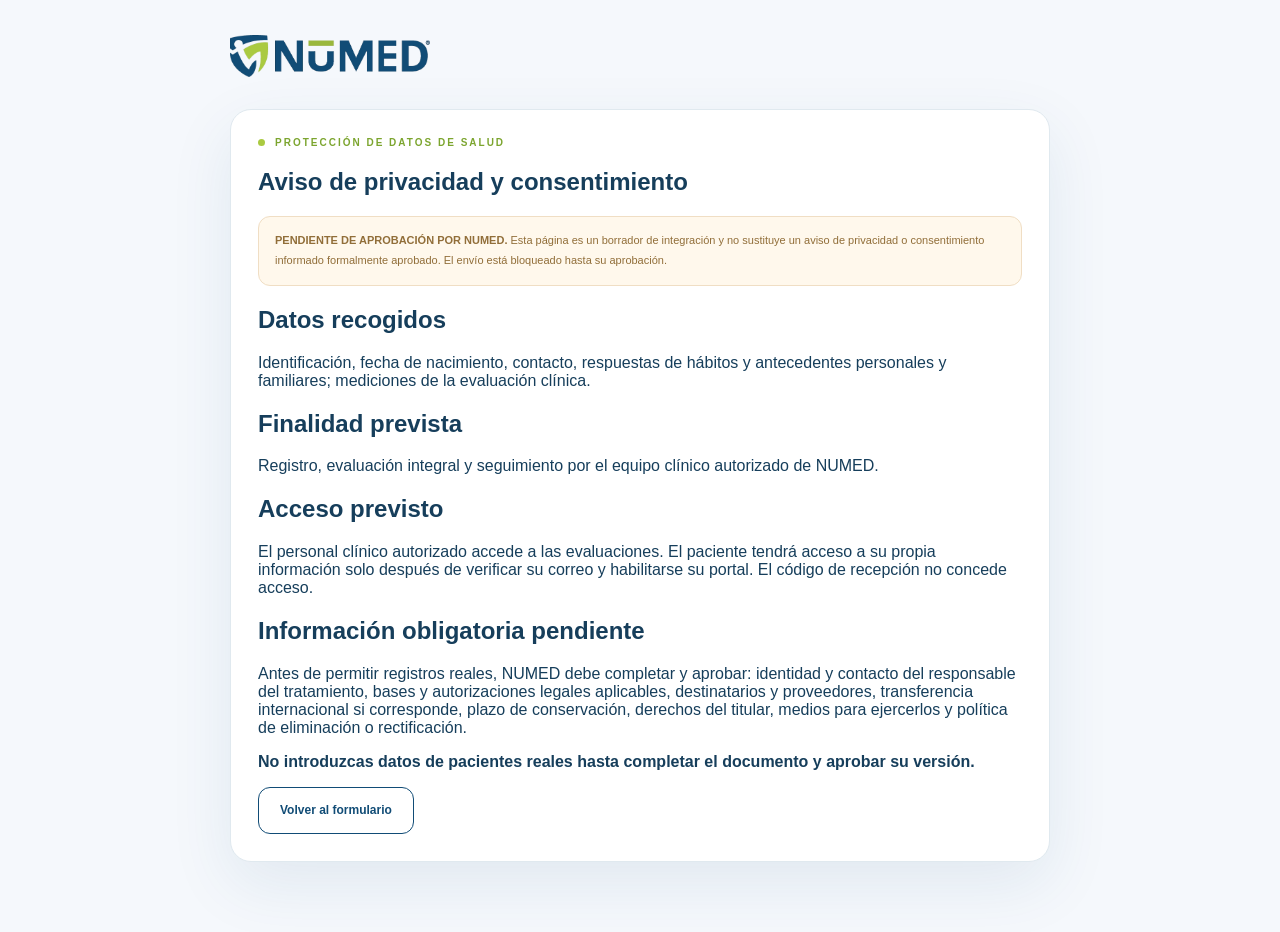
==== commit 6b13df7d: "Add files via upload" ====
--- a/privacidad.html
+++ b/privacidad.html
@@ -1,267 +1 @@
-
-<!DOCTYPE html>
-<html lang="es">
-<head>
-  <meta charset="UTF-8">
-  <meta name="viewport" content="width=device-width, initial-scale=1">
-  <meta name="theme-color" content="#114C76">
-  <title>NUMED | Privacidad y consentimiento</title>
-  <link rel="stylesheet" href="styles.css">
-  <style>
-    :root {
-      --numed-blue: #114C76;
-      --numed-green: #AACA41;
-    }
-    body {
-      margin: 0;
-      background: #F5F8FC;
-      color: #173C59;
-      font-family: 'Montserrat', Arial, sans-serif;
-    }
-    .privacy-wrap {
-      width: min(820px, 92%);
-      margin: 32px auto 70px;
-    }
-    .privacy-logo {
-      width: 195px;
-      max-width: 70%;
-      display: block;
-      margin-bottom: 24px;
-    }
-    .privacy-card {
-      background: white;
-      border: 1px solid #E1EAF1;
-      border-radius: 22px;
-      padding: clamp(24px, 5vw, 44px);
-    }
-    .privacy-label {
-      color: #6384A0;
-      font-size: 12px;
-      font-weight: 700;
-      letter-spacing: 1.5px;
-      text-transform: uppercase;
-    }
-    .privacy-card h1 {
-      color: var(--numed-blue);
-      font-size: clamp(25px, 5vw, 36px);
-      line-height: 1.2;
-      margin: 14px 0;
-    }
-    .privacy-card h2 {
-      color: var(--numed-blue);
-      font-size: 18px;
-      margin: 28px 0 10px;
-    }
-    .privacy-card p,
-    .privacy-card li {
-      font-size: 14px;
-      line-height: 1.85;
-      color: #55728B;
-    }
-    .privacy-intro {
-      margin-bottom: 24px;
-    }
-    .consent-box {
-      background: #F5FAED;
-      border: 1px solid #D8E7B5;
-      border-radius: 16px;
-      padding: 22px;
-    }
-    .consent-box p {
-      color: #244660;
-    }
-    details {
-      border: 1px solid #E1EAF1;
-      border-radius: 12px;
-      padding: 17px;
-      margin-top: 12px;
-    }
-    summary {
-      cursor: pointer;
-      color: var(--numed-blue);
-      font-size: 14px;
-      font-weight: 700;
-    }
-    .version {
-      margin-top: 24px;
-      font-size: 12px;
-      color: #7891A5;
-    }
-    .privacy-back {
-      display: inline-block;
-      background: var(--numed-blue);
-      color: white !important;
-      text-decoration: none;
-      border-radius: 11px;
-      padding: 14px 22px;
-      margin-top: 24px;
-      font-weight: 700;
-      font-size: 14px;
-    }
-  </style>
-</head>
-<body>
-
-<main class="privacy-wrap">
-
-  <img
-    class="privacy-logo"
-    src="assets/logo-numed.png"
-    alt="Logo NUMED"
-  >
-
-  <article class="privacy-card">
-
-    <div class="privacy-label">
-      NUMED CARE · Evaluación integral
-    </div>
-
-    <h1>Privacidad y consentimiento informado</h1>
-
-    <p class="privacy-intro">
-      Tu bienestar es importante para nosotros.
-      Antes de participar en la evaluación de salud
-      de NUMED, queremos explicarte de forma sencilla
-      cómo utilizaremos tu información.
-    </p>
-
-    <div class="consent-box">
-      <h2>Consentimiento de participación</h2>
-
-      <p>
-        Al participar voluntariamente en esta evaluación
-        de NUMED, autorizo la recopilación y el uso
-        confidencial de mis datos personales, respuestas
-        sobre hábitos y antecedentes de salud, y
-        mediciones físicas, para realizar mi evaluación
-        y seguimiento de salud.
-      </p>
-
-      <p>
-        Entiendo que la edad biológica es una estimación
-        orientativa del estado de salud y no constituye
-        por sí sola un diagnóstico médico, ni sustituye
-        mi edad cronológica o legal.
-      </p>
-
-      <p>
-        Mis datos serán tratados de forma confidencial
-        y podrán ser consultados por el personal
-        autorizado de NUMED. Puedo solicitar información
-        sobre su uso y ejercer mis derechos respecto
-        de mis datos personales.
-      </p>
-
-      <p>
-        Declaro que tengo 18 años o más, comprendo
-        la información proporcionada y acepto
-        participar de manera libre y voluntaria.
-      </p>
-    </div>
-
-    <h2>Más información sobre tu privacidad</h2>
-
-    <details>
-      <summary>¿Qué información recopilamos?</summary>
-      <p>
-        Nombre, apellidos, fecha de nacimiento,
-        cédula, teléfono, correo electrónico,
-        respuestas del cuestionario de salud,
-        antecedentes personales y familiares,
-        peso, talla, fuerza muscular y
-        perímetro abdominal.
-      </p>
-    </details>
-
-    <details>
-      <summary>¿Para qué utilizamos estos datos?</summary>
-      <p>
-        Para organizar la participación, realizar
-        la evaluación integral, elaborar informes,
-        facilitar su revisión por profesionales
-        autorizados y dar seguimiento clínico
-        cuando corresponda.
-      </p>
-      <p>
-        Los datos identificables no se utilizarán
-        para publicidad ni se compartirán con
-        empresas o aseguradoras para otros fines
-        sin una base legal o autorización aplicable.
-      </p>
-    </details>
-
-    <details>
-      <summary>¿Quién puede acceder a mi información?</summary>
-      <p>
-        El personal de NUMED autorizado para
-        gestionar la evaluación. Los proveedores
-        tecnológicos necesarios para operar el
-        sistema podrán tratar información bajo
-        las condiciones de protección aplicables.
-      </p>
-      <p>
-        Los resultados individuales no se mostrarán
-        públicamente mediante el código QR.
-      </p>
-    </details>
-
-    <details>
-      <summary>¿Qué significa mi edad biológica?</summary>
-      <p>
-        Es una estimación que puede utilizar
-        indicadores físicos y de salud para
-        ofrecer información orientativa.
-        Su interpretación depende del método
-        utilizado y de la evaluación profesional.
-      </p>
-      <p>
-        No modifica la edad cronológica,
-        la mayoría de edad ni la capacidad
-        jurídica de una persona.
-      </p>
-    </details>
-
-    <details>
-      <summary>¿Puedo retirar mi consentimiento?</summary>
-      <p>
-        Puedes solicitar información, acceso,
-        rectificación o supresión de tus datos
-        y retirar tu consentimiento cuando proceda,
-        conforme a las obligaciones legales
-        de conservación de información clínica.
-      </p>
-      <p>
-        La solicitud debe dirigirse a los
-        canales oficiales de NUMED.
-      </p>
-    </details>
-
-    <h2>Responsable del tratamiento</h2>
-
-    <p>
-      Responsable: NUMED, mediante su entidad
-      jurídica responsable de la atención.
-    </p>
-
-    <p>
-      Los datos de contacto para solicitudes
-      de privacidad, las condiciones de conservación
-      y los detalles de los proveedores deberán
-      estar disponibles en el aviso institucional
-      definitivo de NUMED.
-    </p>
-
-    <p class="version">
-      Versión propuesta: NUMED-EB-2026-01
-    </p>
-
-    <a class="privacy-back" href="index.html#/registro">
-      ← Volver al registro
-    </a>
-
-  </article>
-
-</main>
-
-</body>
-</html>
+<!doctype html><html lang="es"><head><meta charset="utf-8"><meta name="viewport" content="width=device-width,initial-scale=1"><title>NUMED · Privacidad y consentimiento</title><link href="styles.css" rel="stylesheet"></head><body style="background:#f5f8fc"><main class="shell" style="max-width:820px;padding:35px 0 70px"><img src="assets/logo-numed.png" style="width:200px" alt="NUMED"><article class="card" style="margin-top:28px"><div class="eyebrow">Protección de datos de salud</div><h1>Aviso de privacidad y consentimiento</h1><div class="notice warn"><b>PENDIENTE DE APROBACIÓN POR NUMED.</b> Esta página es un borrador de integración y no sustituye un aviso de privacidad o consentimiento informado formalmente aprobado. El envío está bloqueado hasta su aprobación.</div><h2>Datos recogidos</h2><p>Identificación, fecha de nacimiento, contacto, respuestas de hábitos y antecedentes personales y familiares; mediciones de la evaluación clínica.</p><h2>Finalidad prevista</h2><p>Registro, evaluación integral y seguimiento por el equipo clínico autorizado de NUMED.</p><h2>Acceso previsto</h2><p>El personal clínico autorizado accede a las evaluaciones. El paciente tendrá acceso a su propia información solo después de verificar su correo y habilitarse su portal. El código de recepción no concede acceso.</p><h2>Información obligatoria pendiente</h2><p>Antes de permitir registros reales, NUMED debe completar y aprobar: identidad y contacto del responsable del tratamiento, bases y autorizaciones legales aplicables, destinatarios y proveedores, transferencia internacional si corresponde, plazo de conservación, derechos del titular, medios para ejercerlos y política de eliminación o rectificación.</p><p><strong>No introduzcas datos de pacientes reales hasta completar el documento y aprobar su versión.</strong></p><a href="index.html#/registro" class="btn alt">Volver al formulario</a></article></main></body></html>
--- a/styles.css
+++ b/styles.css
@@ -5,3 +5,19 @@
 .captcha-area{margin:22px 0 8px;padding:14px 16px;background:#f5f9fc;border:1px solid #dce7ef;border-radius:13px}
 .captcha-area .hint{margin:0 0 12px}.captcha-area #captcha-message{margin:8px 0 0;color:#9b3b27}
 @media print{.main-nav,.nav-staff,.site-footer,.captcha-area{display:none!important}}
+
+/* Renovación visual del evento: sin alterar la lógica V7. */
+:root{--shadow:0 22px 65px rgba(17,76,118,.09)}
+.site-header{backdrop-filter:blur(18px);background:rgba(255,255,255,.94)}
+.hero{position:relative}
+.hero:before{content:"";position:absolute;z-index:-1;left:-10vw;top:8%;width:40vw;height:40vw;max-height:620px;max-width:620px;border-radius:50%;background:radial-gradient(circle,rgba(170,202,65,.115),transparent 68%);pointer-events:none}
+.hero h1{font-size:clamp(40px,5vw,70px);letter-spacing:-.055em}
+.hero-side{background:radial-gradient(circle at 38% 30%,#fff 0%,#edf8fa 52%,#e3f0f6 100%);box-shadow:0 30px 80px rgba(10,53,85,.07)}
+.hero-orbit{animation:numed-float 6s ease-in-out infinite;transform:rotate(-5deg)}
+.float-note{animation:numed-appear .7s ease-out both}
+.float-note.right{animation-delay:.18s}
+.mini-card{transition:transform .25s ease,box-shadow .25s ease,border-color .25s ease}
+.mini-card:hover{transform:translateY(-5px);box-shadow:0 24px 58px rgba(17,76,118,.12);border-color:#c5dbe6}
+@keyframes numed-float{0%,100%{transform:translateY(0) rotate(-5deg)}50%{transform:translateY(-10px) rotate(-3deg)}}
+@keyframes numed-appear{from{opacity:0;transform:translateY(14px)}to{opacity:1;transform:translateY(0)}}
+@media(prefers-reduced-motion:reduce){.hero-orbit,.float-note{animation:none!important}.mini-card{transition:none!important}}
